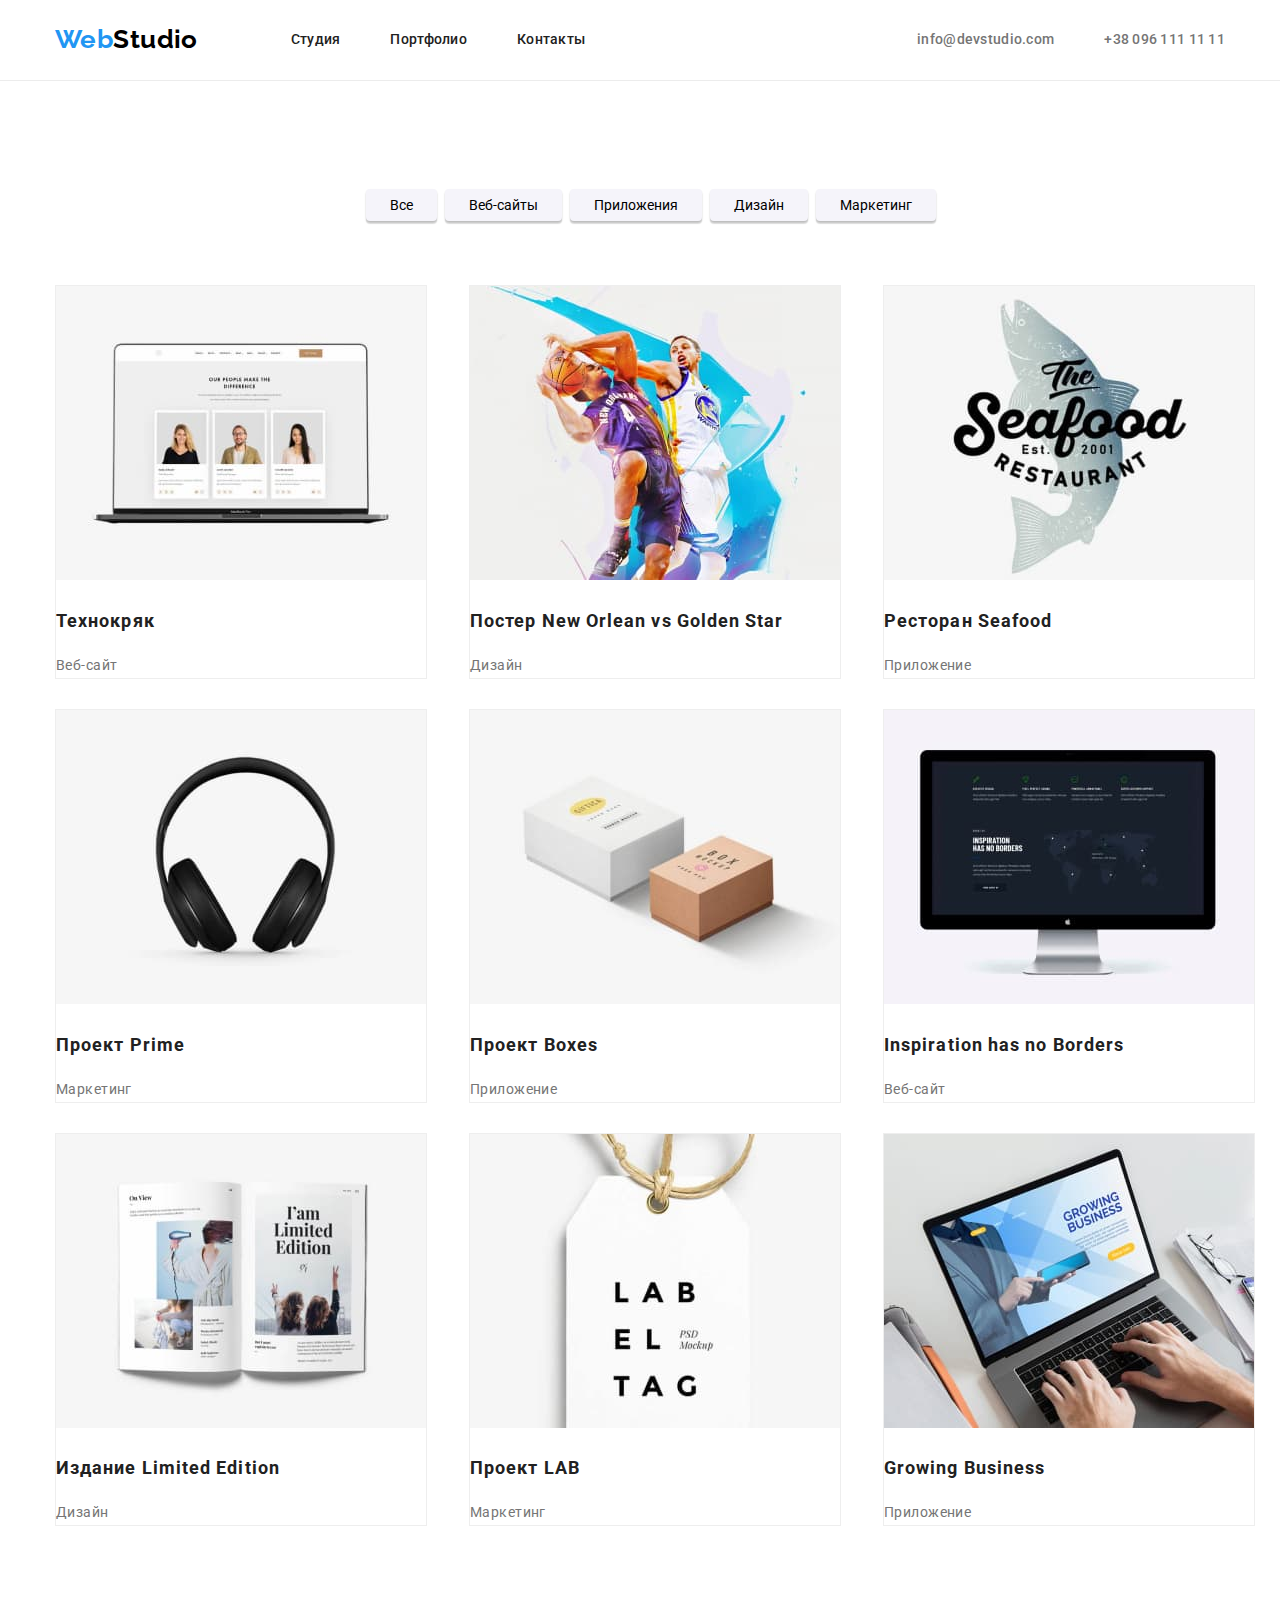
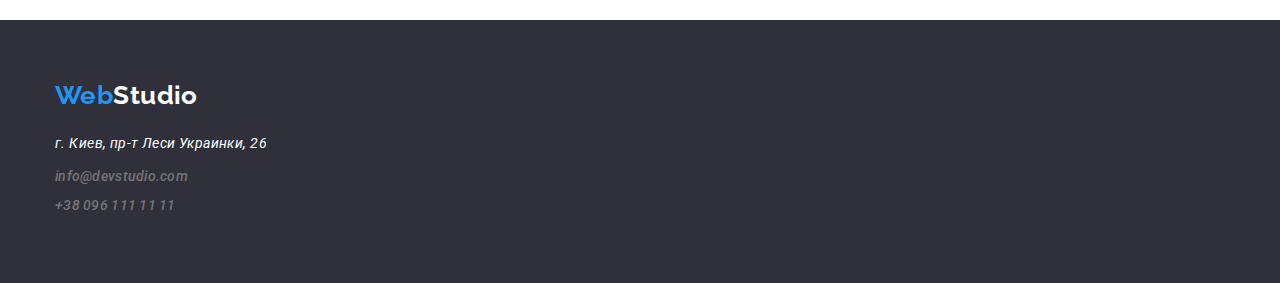
==== portfolio.html @ eb3b8a5d "hw4-basic" ====
<!DOCTYPE html>
<html lang="en">
  <head>
    <meta charset="UTF-8" />
    <meta http-equiv="X-UA-Compatible" content="IE=edge" />
    <meta name="viewport" content="width=device-width, initial-scale=1.0" />
    <title>Document</title>
    <link rel="preconnect" href="https://fonts.googleapis.com" />
    <link rel="preconnect" href="https://fonts.gstatic.com" crossorigin />
    <link
      href="https://fonts.googleapis.com/css2?family=Raleway:wght@700&family=Roboto:wght@400;500;700;900&display=swap"
      rel="stylesheet"
    />
    <link
      rel="stylesheet"
      href="https://cdnjs.cloudflare.com/ajax/libs/modern-normalize/1.1.0/modern-normalize.min.css"
    />
    <link rel="stylesheet" href="./css/styles.css" />
  </head>
  <body>
    <header>
      <div class="container">
        <nav class="nav">
          <a lang="en" class="logo-header" href="#"> <span class="logo-web">Web</span>Studio</a>
          <ul class="navigation">
            <li><a href="index.html">Студия</a></li>
            <li><a href="./portfolio.html">Портфолио</a></li>
            <li><a href="#">Контакты</a></li>
          </ul>
          <ul class="contacts">
            <li><a href="mailto:info@devstudio.com">info@devstudio.com</a></li>
            <li><a href="tel:+380961111111">+38 096 111 11 11</a></li>
          </ul>
        </nav>
      </div>
    </header>
    <main>
      <section>
        <!-- to do: insert background -->
        <div class="container">
          <div class="portfolio">
            <h1 class="advantage-title">Портфолио</h1>
            <ul class="filter">
              <li><button type="button" class="btn">Все</button></li>
              <li><button type="button" class="btn">Веб-сайты</button></li>
              <li><button type="button" class="btn">Приложения</button></li>
              <li><button type="button" class="btn">Дизайн</button></li>
              <li><button type="button" class="btn">Маркетинг</button></li>
            </ul>
            <ul class="card-list">
              <li class="card-list-item">
                <img src="./images/tehnocrjak.jpg" alt="Веб-сайт на ноутбуке" />
                <h2 class="portfolio-title">Технокряк</h2>
                <p>Веб-сайт</p>
              </li>
              <li class="card-list-item">
                <img src="./images/basketball.jpg" alt="игра в баскетбол" />
                <h2 class="portfolio-title">Постер New Orlean vs Golden Star</h2>
                <p>Дизайн</p>
              </li>
              <li class="card-list-item">
                <img src="./images/restaurant.jpg" alt="лого ресторана" />
                <h2 class="portfolio-title">Ресторан Seafood</h2>
                <p>Приложение</p>
              </li>
              <li class="card-list-item">
                <img src="./images/headphones.jpg" alt="наушники" />
                <h2 class="portfolio-title">Проект Prime</h2>
                <p>Маркетинг</p>
              </li>
              <li class="card-list-item">
                <img src="./images/box.jpg" alt="две коробки" />
                <h2 class="portfolio-title">Проект Boxes</h2>
                <p>Приложение</p>
              </li>
              <li class="card-list-item">
                <img src="./images/monitor.jpg" alt="монитор" />
                <h2 class="portfolio-title">Inspiration has no Borders</h2>
                <p>Веб-сайт</p>
              </li>
              <li class="card-list-item">
                <img src="./images/book.jpg" alt="раскрытая книга" />
                <h2 class="portfolio-title">Издание Limited Edition</h2>
                <p>Дизайн</p>
              </li>
              <li class="card-list-item">
                <img src="./images/lable.jpg" alt="лейбл" />
                <h2 class="portfolio-title">Проект LAB</h2>
                <p>Маркетинг</p>
              </li>
              <li class="card-list-item">
                <img src="./images/notebook.jpg" alt="сотрудник работает за ноутбуком" />
                <h2 class="portfolio-title">Growing Business</h2>
                <p>Приложение</p>
              </li>
            </ul>
          </div>
        </div>
      </section>
    </main>
    <footer class="footer">
      <div class="container">
        <address>
          <a class="logo-footer" href="#"><span class="logo-web">Web</span>Studio</a> <br />
          <div class="footer-address">
            <span class="address"> г. Киев, пр-т Леси Украинки, 26 <br /></span>
            <div class="contacts-footer">
              <span class="mail"><a href="mailto:info@devstudio.com">info@devstudio.com</a> <br /></span>
              <span class="mail"><a href="tel:+380961111111">+38 096 111 11 11</a></span>
            </div>
          </div>
        </address>
      </div>
    </footer>
  </body>
</html>
---- css/styles.css ----
html {
  box-sizing: border-box;
}
*,
*::before,
*::after {
  box-sizing: inherit;
}

:root {
  --accent-color: #2196f3;
  --title-color: #212121;
  --text-color: #757575;
  --accent-white: #ffffff;
  --logo-secondary-color: #000000;
  --background-color: #f5f4fa;
  --hero-background-color: #2f303a;
  --header-border-color: #ececec;
}

.container {
  width: 1200px;
  margin: 0 auto;
  /* outline: 1px solid red; */
  padding-left: 15px;
  padding-right: 15px;
}
ul {
  padding-left: 0;
}
li {
  list-style-type: none;
}
a {
  text-decoration: none;
}
body {
  color: var(--text-color);
  font-family: 'Roboto', sans-serif;
  letter-spacing: 0.03em;
  font-size: 14px;
  line-height: 1.71;
}
h2,
h3 {
  color: var(--title-color);
}
section {
  /* padding-top: 94px; */
  padding-bottom: 94px;
}
/* HEADER */
header {
  border-bottom: 1px solid var(--header-border-color);
}
/* Logo */
.nav {
  display: flex;
  align-items: center;
  height: 80px;
}
.logo-header {
  color: var(--logo-secondary-color);
  font-family: 'raleway', sans-serif;
  font-weight: 700;
  font-size: 26px;
  line-height: 1.2;
  margin-bottom: 0;
  margin-right: 93px;
}
.logo-web {
  color: var(--accent-color);
  font-family: 'raleway', sans-serif;
}
.navigation {
  display: flex;
}
.navigation :last-child,
.contacts :last-child {
  margin-right: 0;
}

.navigation a {
  color: var(--title-color);
  font-weight: 500;
  font-size: 14px;
  line-height: 1.14;
  letter-spacing: 0.02em;
  margin-bottom: 0;
}
.navigation :focus,
.navigation :hover,
.contacts :hover,
.contacts :focus {
  color: var(--accent-color);
}
.navigation > li,
.contacts > li {
  padding: 0;
  margin-right: 50px;
}
.navigation > li > a,
.contacts > li > a {
  padding-top: 32px;
  padding-bottom: 32px;
}
.contacts a {
  color: var(--text-color);
  font-weight: 500;
  font-size: 14px;
  line-height: 1.14;
  letter-spacing: 0.02em;
}
.contacts {
  display: flex;
  margin-top: 0;
  margin-bottom: 0;
  margin-left: auto;
}

/* HERO */
.hero {
  margin-top: 0;
  max-width: 1600px;
  padding: 200px 0;
  background-color: var(--hero-background-color);
}
.hero-title {
  color: var(--accent-white);
  font-weight: 900;
  font-size: 44px;
  line-height: 1.36;
  text-align: center;
  letter-spacing: 0.06em;
  text-transform: uppercase;
  margin-bottom: 30;
  margin-top: 0;
}
.button {
  color: var(--accent-white);
  background-color: var(--accent-color);
  font-weight: bold;
  font-size: 16px;
  line-height: 1.87;
  text-align: center;
  letter-spacing: 0.06em;
  padding: 10px 32px;
  border-radius: 4px;
  box-shadow: 0px 4px 4px rgba(0, 0, 0, 0.15);
  border-color: transparent;
  display: block;
  margin-left: auto;
  margin-right: auto;
}

.button:focus,
.button:hover {
  background-color: #188ce8;
  box-shadow: 0px 4px 4px rgba(0, 0, 0, 0.15);
  border-radius: 4px;
}

/* Advantages */
.advantage-title {
  display: none;
}

.container > ul {
  margin-top: 0;
}
.advantage {
  font-weight: 700;
  font-size: 14px;
  line-height: 1.14;
  text-transform: uppercase;
  margin-bottom: 10px;
  margin-top: 0;
}
.advantage-list {
  display: flex;
  padding-top: 94px;
}
.advantage-text {
  justify-content: space-between;
  margin-right: 30px;
}
.advantage-text-last {
  margin-right: 0;
}

/* What do we do + team */
.title {
  font-weight: 700;
  font-size: 36px;
  line-height: 1.17;
  text-align: center;
  margin-top: 0;
  margin-bottom: 50px;
}
.work {
  margin-top: 0;
}
.work-list {
  display: flex;
  justify-content: space-between;
  /* padding-bottom: 94px; */
  margin-bottom: 0;
  margin-top: 0;
}
.teammember-name {
  color: var(--title-color);
  font-weight: 500;
  font-size: 16px;
  line-height: 1.19;
}
.team {
  background-color: var(--background-color);
}
.title.team {
  padding-top: 94px;
}
.team-list {
  display: flex;
  justify-content: space-between;
  margin-bottom: 0;
  text-align: center;
}
.team-list-member {
  background-color: #fff;
  box-shadow: 0px 1px 3px rgba(0, 0, 0, 0.12), 0px 1px 1px rgba(0, 0, 0, 0.14),
    0px 2px 1px rgba(0, 0, 0, 0.2);
  border-radius: 0px 0px 4px 4px;
}
/* Portfolio buttons */
.filter {
  color: var(--title-color);
  /* background-color: var(--background-color); */
  display: flex;
  justify-content: center;
  padding-bottom: 50px;
}
.filter > li {
  margin-right: 8px;
  margin-top: 94px;
}
.btn {
  background: #f5f4fa;
  padding: 6px 22px;
  box-shadow: 0px 3px 1px rgba(0, 0, 0, 0.1), 0px 1px 2px rgba(0, 0, 0, 0.08),
    0px 2px 2px rgba(0, 0, 0, 0.12);
  border-radius: 4px;
  border-color: transparent;
}
.filter :hover,
.filter :focus {
  color: var(--accent-white);
  background-color: var(--accent-color);
  cursor: pointer;
  border-radius: 4px;
}
/* Portfolio */
.portfolio {
  margin-bottom: -30px;
  margin-right: -30px;
}
.portfolio-title {
  font-weight: 700;
  font-size: 18px;
  line-height: 2;
  letter-spacing: 0.06em;
}
.portfolio-description {
  font-size: 16px;
  line-height: 1.9;
}
.card-list {
  margin-bottom: 0;
  display: flex;
  flex-wrap: wrap;
  justify-content: space-between;
  flex-basis: calc(100% / 3 - 30px);
}
.card-list > li > p {
  margin-bottom: 0;
}
.card-list-item {
  background: #ffffff;
  border: 1px solid #eeeeee;
  /* margin-right: 30px; */
  margin-bottom: 30px;
  min-width: 370px;
}
/* FOOTER */
.footer {
  background-color: var(--hero-background-color);
  padding: 60px 0;
}
.logo-footer {
  color: var(--accent-white);
  font-family: 'raleway', sans-serif;
  font-weight: 700;
  font-size: 26px;
  line-height: 1.2;
  font-style: normal;
}
.footer-address {
  margin-top: 20px;
}
.address {
  color: var(--accent-white);
  font-size: 14px;
  line-height: 1.71;
}
.contacts-footer {
  margin-top: 9px;
}
.contacts-footer a {
  color: var(--text-color);
  font-weight: 500;
  font-size: 14px;
  line-height: 1.14;
  letter-spacing: 0.02em;
  margin-bottom: 9px;
}
.mail a {
  display: inline-block;
  margin-bottom: 9px;
}
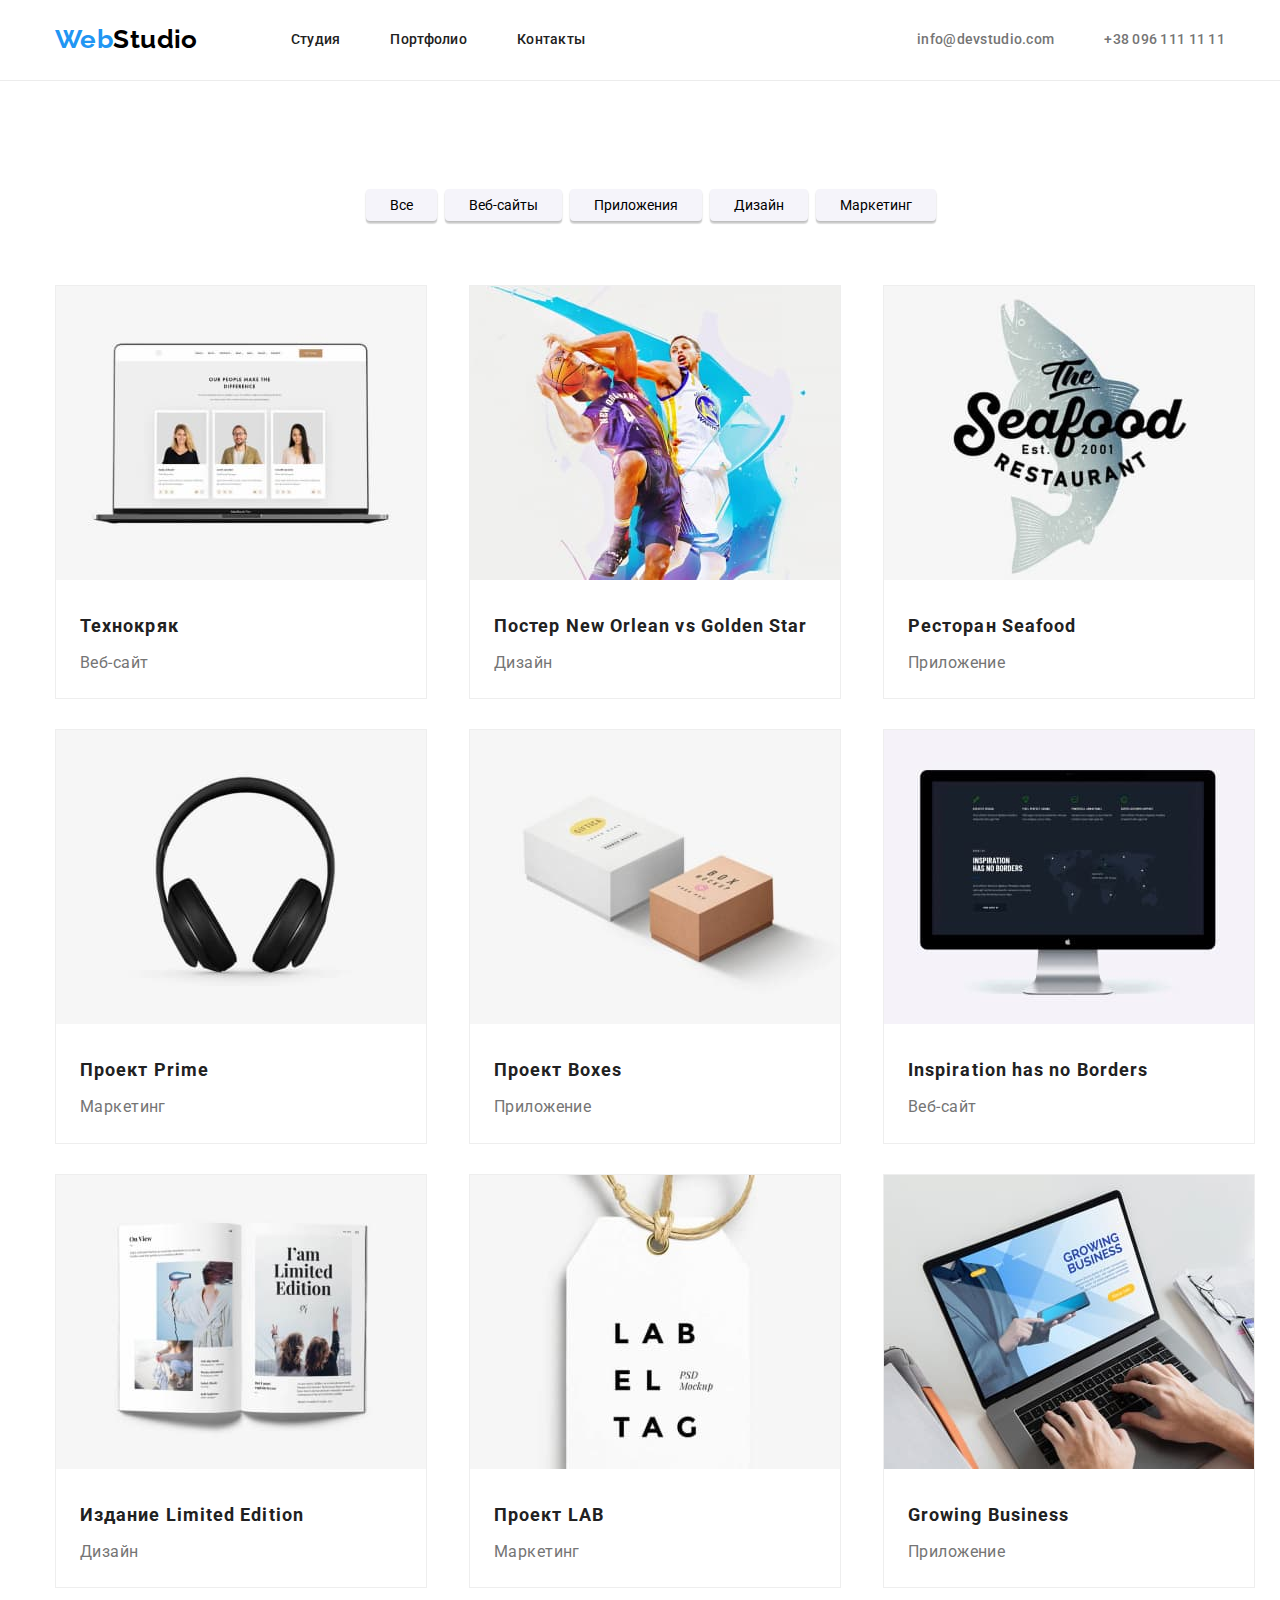
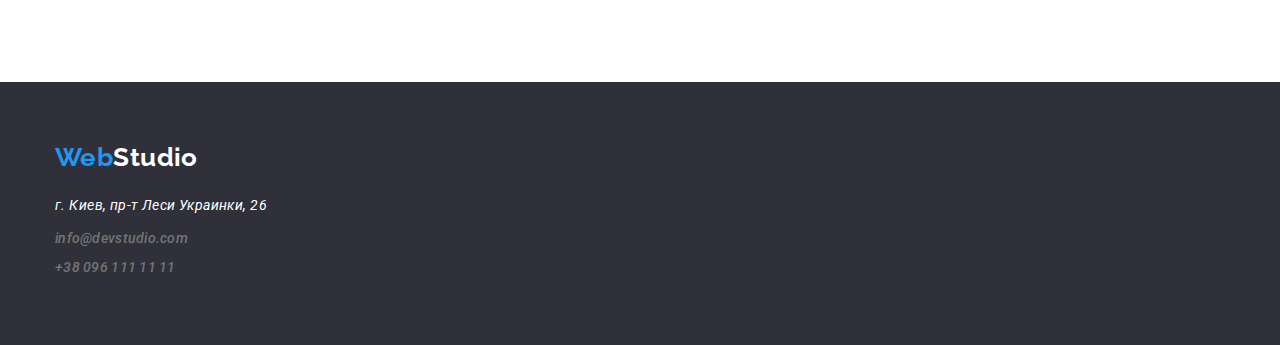
==== commit b80487e0: "portfolio-upd" ====
--- a/portfolio.html
+++ b/portfolio.html
@@ -34,7 +34,7 @@
         </nav>
       </div>
     </header>
-    <main>
+    <main>      
       <section>
         <!-- to do: insert background -->
         <div class="container">
@@ -50,54 +50,72 @@
             <ul class="card-list">
               <li class="card-list-item">
                 <img src="./images/tehnocrjak.jpg" alt="Веб-сайт на ноутбуке" />
+                <div class="card-list-text">
                 <h2 class="portfolio-title">Технокряк</h2>
-                <p>Веб-сайт</p>
+                <p class="portfolio-description">Веб-сайт</p>
+                </div>
               </li>
               <li class="card-list-item">
                 <img src="./images/basketball.jpg" alt="игра в баскетбол" />
+                <div class="card-list-text">
                 <h2 class="portfolio-title">Постер New Orlean vs Golden Star</h2>
-                <p>Дизайн</p>
+                <p class="portfolio-description">Дизайн</p>
+                </div>
               </li>
               <li class="card-list-item">
                 <img src="./images/restaurant.jpg" alt="лого ресторана" />
+                <div class="card-list-text">
                 <h2 class="portfolio-title">Ресторан Seafood</h2>
-                <p>Приложение</p>
+                <p class="portfolio-description">Приложение</p>
+                </div>
               </li>
               <li class="card-list-item">
                 <img src="./images/headphones.jpg" alt="наушники" />
+                <div class="card-list-text">
                 <h2 class="portfolio-title">Проект Prime</h2>
-                <p>Маркетинг</p>
+                <p class="portfolio-description">Маркетинг</p>
+                </div>
               </li>
               <li class="card-list-item">
                 <img src="./images/box.jpg" alt="две коробки" />
+                <div class="card-list-text">
                 <h2 class="portfolio-title">Проект Boxes</h2>
-                <p>Приложение</p>
+                <p class="portfolio-description">Приложение</p>
+                </div>
               </li>
               <li class="card-list-item">
                 <img src="./images/monitor.jpg" alt="монитор" />
+                <div class="card-list-text">
                 <h2 class="portfolio-title">Inspiration has no Borders</h2>
-                <p>Веб-сайт</p>
+                <p class="portfolio-description">Веб-сайт</p>
+                </div>
               </li>
               <li class="card-list-item">
                 <img src="./images/book.jpg" alt="раскрытая книга" />
+                <div class="card-list-text">
                 <h2 class="portfolio-title">Издание Limited Edition</h2>
-                <p>Дизайн</p>
+                <p class="portfolio-description">Дизайн</p>
+                </div>
               </li>
               <li class="card-list-item">
                 <img src="./images/lable.jpg" alt="лейбл" />
+                <div class="card-list-text">
                 <h2 class="portfolio-title">Проект LAB</h2>
-                <p>Маркетинг</p>
+                <p class="portfolio-description">Маркетинг</p>
+                </div>
               </li>
               <li class="card-list-item">
                 <img src="./images/notebook.jpg" alt="сотрудник работает за ноутбуком" />
+                <div class="card-list-text">
                 <h2 class="portfolio-title">Growing Business</h2>
-                <p>Приложение</p>
+                <p class="portfolio-description">Приложение</p>
+                </div>
               </li>
             </ul>
           </div>
         </div>
       </section>
-    </main>
+      </main>
     <footer class="footer">
       <div class="container">
         <address>
--- a/css/styles.css
+++ b/css/styles.css
@@ -290,6 +290,15 @@
   margin-bottom: 30px;
   min-width: 370px;
 }
+.card-list-text {
+  margin: 20px 24px;
+}
+.portfolio-title {
+  margin-bottom: 4px;
+}
+.portfolio-description {
+  margin-top: 0;
+}
 /* FOOTER */
 .footer {
   background-color: var(--hero-background-color);
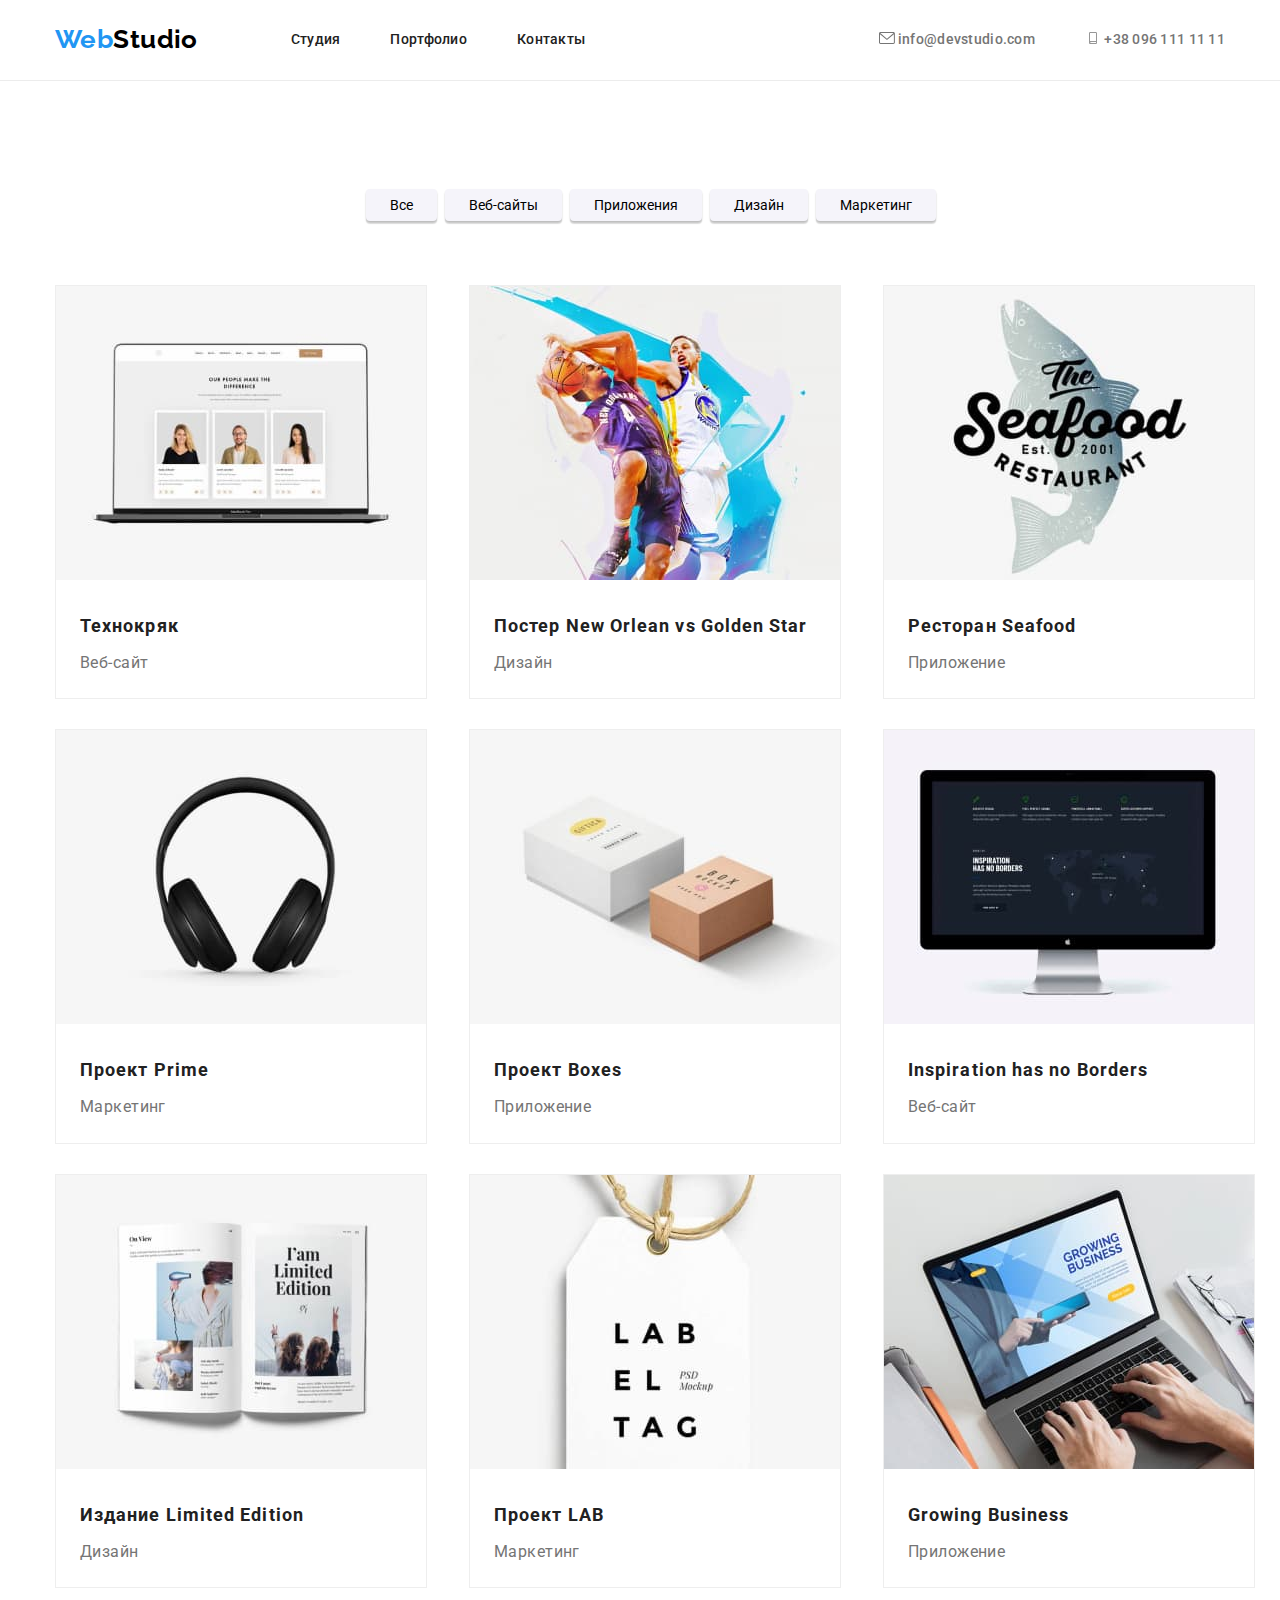
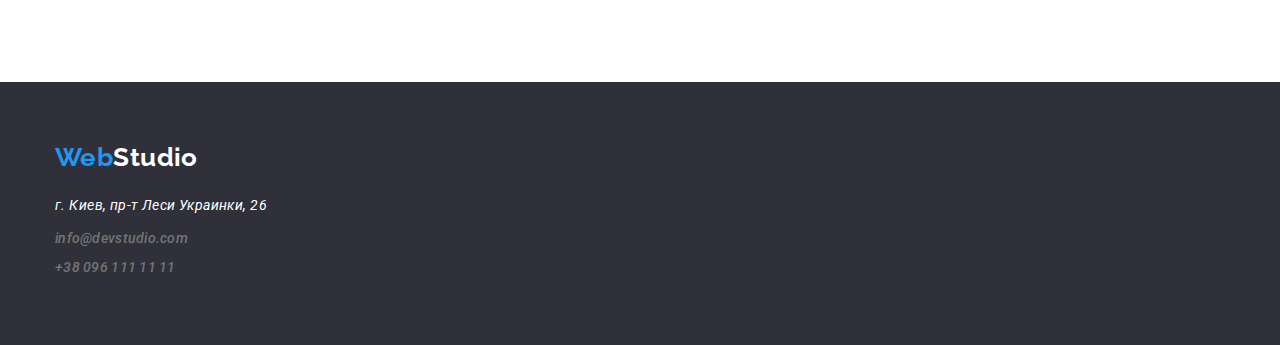
==== commit 5b7a9859: "Update portfolio.html" ====
--- a/portfolio.html
+++ b/portfolio.html
@@ -27,14 +27,29 @@
             <li><a href="./portfolio.html">Портфолио</a></li>
             <li><a href="#">Контакты</a></li>
           </ul>
+          <!-- TO DO! hover icon+link and icon margin-right:10px -->
           <ul class="contacts">
-            <li><a href="mailto:info@devstudio.com">info@devstudio.com</a></li>
-            <li><a href="tel:+380961111111">+38 096 111 11 11</a></li>
+            <li>
+              <a href="mailto:info@devstudio.com">
+                <svg class="icon-header" width="16" height="12">
+                  <use href="./images/icons.svg#icon-envelope"></use>
+                </svg>
+                info@devstudio.com
+              </a>
+            </li>
+            <li>
+              <a class="contacts-item" href="tel:+380961111111">
+                <svg class="icon-header" width="10" height="16">
+                  <use href="./images/icons.svg#icon-smartphone"></use>
+                </svg>
+                +38 096 111 11 11
+              </a>
+            </li>
           </ul>
         </nav>
       </div>
     </header>
-    <main>      
+    <main>
       <section>
         <!-- to do: insert background -->
         <div class="container">
@@ -51,71 +66,71 @@
               <li class="card-list-item">
                 <img src="./images/tehnocrjak.jpg" alt="Веб-сайт на ноутбуке" />
                 <div class="card-list-text">
-                <h2 class="portfolio-title">Технокряк</h2>
-                <p class="portfolio-description">Веб-сайт</p>
+                  <h2 class="portfolio-title">Технокряк</h2>
+                  <p class="portfolio-description">Веб-сайт</p>
                 </div>
               </li>
               <li class="card-list-item">
                 <img src="./images/basketball.jpg" alt="игра в баскетбол" />
                 <div class="card-list-text">
-                <h2 class="portfolio-title">Постер New Orlean vs Golden Star</h2>
-                <p class="portfolio-description">Дизайн</p>
+                  <h2 class="portfolio-title">Постер New Orlean vs Golden Star</h2>
+                  <p class="portfolio-description">Дизайн</p>
                 </div>
               </li>
               <li class="card-list-item">
                 <img src="./images/restaurant.jpg" alt="лого ресторана" />
                 <div class="card-list-text">
-                <h2 class="portfolio-title">Ресторан Seafood</h2>
-                <p class="portfolio-description">Приложение</p>
+                  <h2 class="portfolio-title">Ресторан Seafood</h2>
+                  <p class="portfolio-description">Приложение</p>
                 </div>
               </li>
               <li class="card-list-item">
                 <img src="./images/headphones.jpg" alt="наушники" />
                 <div class="card-list-text">
-                <h2 class="portfolio-title">Проект Prime</h2>
-                <p class="portfolio-description">Маркетинг</p>
+                  <h2 class="portfolio-title">Проект Prime</h2>
+                  <p class="portfolio-description">Маркетинг</p>
                 </div>
               </li>
               <li class="card-list-item">
                 <img src="./images/box.jpg" alt="две коробки" />
                 <div class="card-list-text">
-                <h2 class="portfolio-title">Проект Boxes</h2>
-                <p class="portfolio-description">Приложение</p>
+                  <h2 class="portfolio-title">Проект Boxes</h2>
+                  <p class="portfolio-description">Приложение</p>
                 </div>
               </li>
               <li class="card-list-item">
                 <img src="./images/monitor.jpg" alt="монитор" />
                 <div class="card-list-text">
-                <h2 class="portfolio-title">Inspiration has no Borders</h2>
-                <p class="portfolio-description">Веб-сайт</p>
+                  <h2 class="portfolio-title">Inspiration has no Borders</h2>
+                  <p class="portfolio-description">Веб-сайт</p>
                 </div>
               </li>
               <li class="card-list-item">
                 <img src="./images/book.jpg" alt="раскрытая книга" />
                 <div class="card-list-text">
-                <h2 class="portfolio-title">Издание Limited Edition</h2>
-                <p class="portfolio-description">Дизайн</p>
+                  <h2 class="portfolio-title">Издание Limited Edition</h2>
+                  <p class="portfolio-description">Дизайн</p>
                 </div>
               </li>
               <li class="card-list-item">
                 <img src="./images/lable.jpg" alt="лейбл" />
                 <div class="card-list-text">
-                <h2 class="portfolio-title">Проект LAB</h2>
-                <p class="portfolio-description">Маркетинг</p>
+                  <h2 class="portfolio-title">Проект LAB</h2>
+                  <p class="portfolio-description">Маркетинг</p>
                 </div>
               </li>
               <li class="card-list-item">
                 <img src="./images/notebook.jpg" alt="сотрудник работает за ноутбуком" />
                 <div class="card-list-text">
-                <h2 class="portfolio-title">Growing Business</h2>
-                <p class="portfolio-description">Приложение</p>
+                  <h2 class="portfolio-title">Growing Business</h2>
+                  <p class="portfolio-description">Приложение</p>
                 </div>
               </li>
             </ul>
           </div>
         </div>
       </section>
-      </main>
+    </main>
     <footer class="footer">
       <div class="container">
         <address>
@@ -123,7 +138,9 @@
           <div class="footer-address">
             <span class="address"> г. Киев, пр-т Леси Украинки, 26 <br /></span>
             <div class="contacts-footer">
-              <span class="mail"><a href="mailto:info@devstudio.com">info@devstudio.com</a> <br /></span>
+              <span class="mail"
+                ><a href="mailto:info@devstudio.com">info@devstudio.com</a> <br
+              /></span>
               <span class="mail"><a href="tel:+380961111111">+38 096 111 11 11</a></span>
             </div>
           </div>
--- a/css/styles.css
+++ b/css/styles.css
@@ -16,6 +16,7 @@
   --background-color: #f5f4fa;
   --hero-background-color: #2f303a;
   --header-border-color: #ececec;
+  --logo-color: #afb1b8;
 }
 
 .container {
@@ -91,8 +92,11 @@
 .navigation :focus,
 .navigation :hover,
 .contacts :hover,
-.contacts :focus {
+.contacts :focus,
+.contacts :hover use,
+.contacts :focus use {
   color: var(--accent-color);
+  fill: var(--accent-color);
 }
 .navigation > li,
 .contacts > li {
@@ -118,12 +122,21 @@
   margin-left: auto;
 }
 
+.icon-header {
+  width: 16px;
+  height: 12px;
+  fill: var(--text-color);
+  margin-right: 10px;
+}
+
 /* HERO */
 .hero {
   margin-top: 0;
   max-width: 1600px;
+  height: 600px;
   padding: 200px 0;
   background-color: var(--hero-background-color);
+  background-image: url(../images/hero-bgi.jpg);
 }
 .hero-title {
   color: var(--accent-white);
@@ -164,7 +177,14 @@
 .advantage-title {
   display: none;
 }
-
+.icons-background {
+  width: 270px;
+  height: 120px;
+  background-color: var(--background-color);
+  margin-bottom: 30px;
+  border-radius: 4px;
+  padding: 25px 100px;
+}
 .container > ul {
   margin-top: 0;
 }
@@ -212,6 +232,10 @@
   font-weight: 500;
   font-size: 16px;
   line-height: 1.19;
+  margin-bottom: 0;
+}
+.teammember-job {
+  margin-bottom: 0;
 }
 .team {
   background-color: var(--background-color);
@@ -230,6 +254,57 @@
   box-shadow: 0px 1px 3px rgba(0, 0, 0, 0.12), 0px 1px 1px rgba(0, 0, 0, 0.14),
     0px 2px 1px rgba(0, 0, 0, 0.2);
   border-radius: 0px 0px 4px 4px;
+}
+.link-list {
+  display: flex;
+  justify-content: center;
+}
+.link-list-item {
+  display: block;
+  height: 44px;
+  width: 44px;
+  margin-top: 16px;
+  margin-bottom: 30px;
+  fill: var(--logo-color);
+}
+
+.team-icon {
+  margin-top: 12px;
+}
+.link-list-item:hover,
+.link-list-item:focus {
+  background-color: var(--accent-color);
+  border-radius: 50%;
+  fill: #fff;
+  cursor: pointer;
+}
+/* clients section */
+.clients-title {
+  padding-top: 94px;
+}
+.clients-list {
+  display: flex;
+  justify-content: space-between;
+}
+.client-link:hover,
+.client-link:focus {
+  fill: var(--accent-color);
+  border: 1px solid var(--accent-color);
+  cursor: pointer;
+  border-radius: 4px;
+}
+.client-icon {
+  width: 106px;
+  height: 60px;
+}
+.client-link {
+  border: 1px solid #afb1b8;
+  border-radius: 4px;
+  width: 170px;
+  height: 92px;
+  display: block;
+  padding: 16px 32px;
+  fill: var(--logo-color);
 }
 /* Portfolio buttons */
 .filter {
@@ -290,6 +365,11 @@
   margin-bottom: 30px;
   min-width: 370px;
 }
+.card-list-item:hover {
+  box-shadow: 0px 1px 1px rgba(0, 0, 0, 0.12), 0px 4px 4px rgba(0, 0, 0, 0.06),
+    1px 4px 6px rgba(0, 0, 0, 0.16);
+  cursor: pointer;
+}
 .card-list-text {
   margin: 20px 24px;
 }
@@ -312,13 +392,15 @@
   line-height: 1.2;
   font-style: normal;
 }
-.footer-address {
+.footer-flex {
+  display: flex;
+}
+.address {
+  color: var(--accent-white);
+  font-size: 14px;
+  line-height: 1.71;
+  display: inline-block;
   margin-top: 20px;
-}
-.address {
-  color: var(--accent-white);
-  font-size: 14px;
-  line-height: 1.71;
 }
 .contacts-footer {
   margin-top: 9px;
@@ -335,3 +417,32 @@
   display: inline-block;
   margin-bottom: 9px;
 }
+.join {
+  margin-left: 70px;
+}
+.join-title {
+  text-transform: uppercase;
+  color: var(--accent-white);
+  font-weight: 700;
+}
+.footer-link-list {
+  display: flex;
+  flex-basis: calc(100% / 4 - 30px);
+}
+.footer-link {
+  display: block;
+  width: 44px;
+  height: 44px;
+  background: rgba(255, 255, 255, 0.1);
+  border-radius: 50%;
+  padding: 12px;
+  margin-right: 10px;
+}
+.footer-icon {
+  fill: var(--accent-white);
+}
+.footer-link:hover,
+.footer-link:focus {
+  background-color: var(--accent-color);
+  border-radius: 50%;
+}
